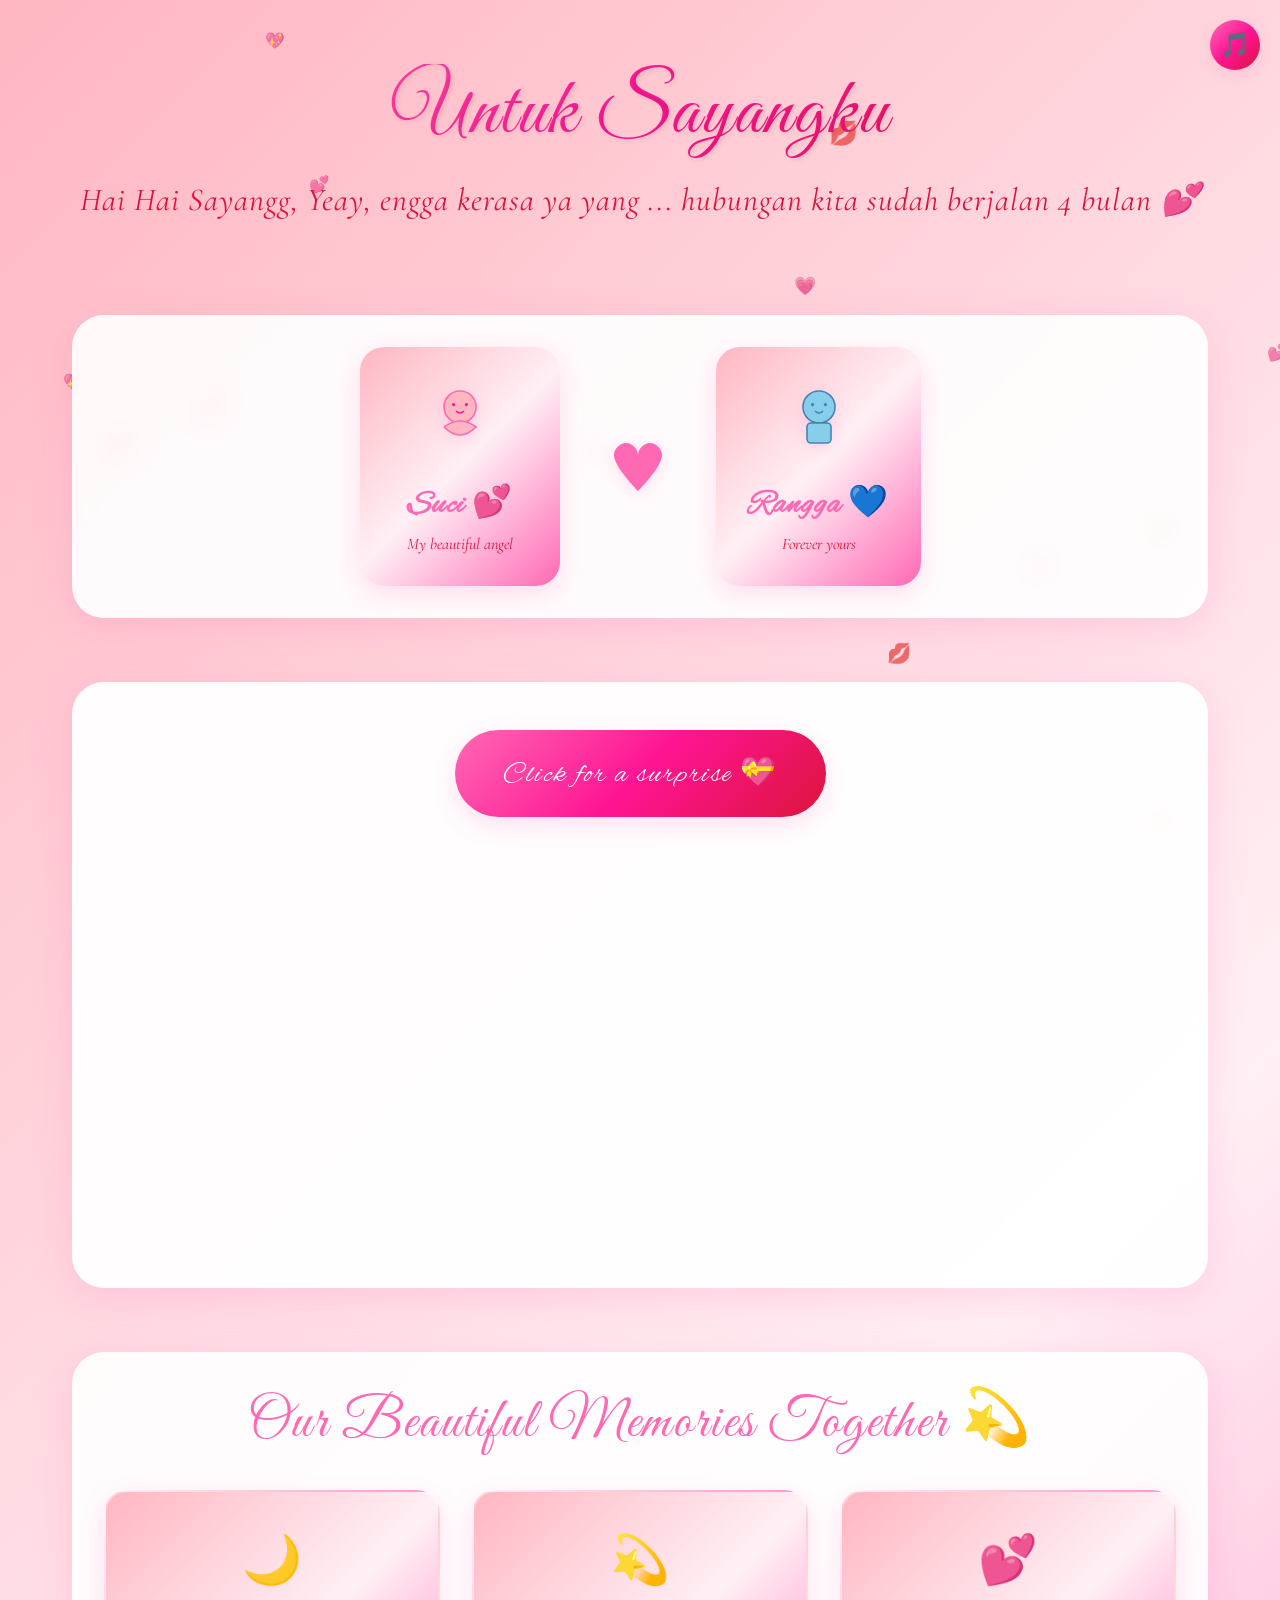
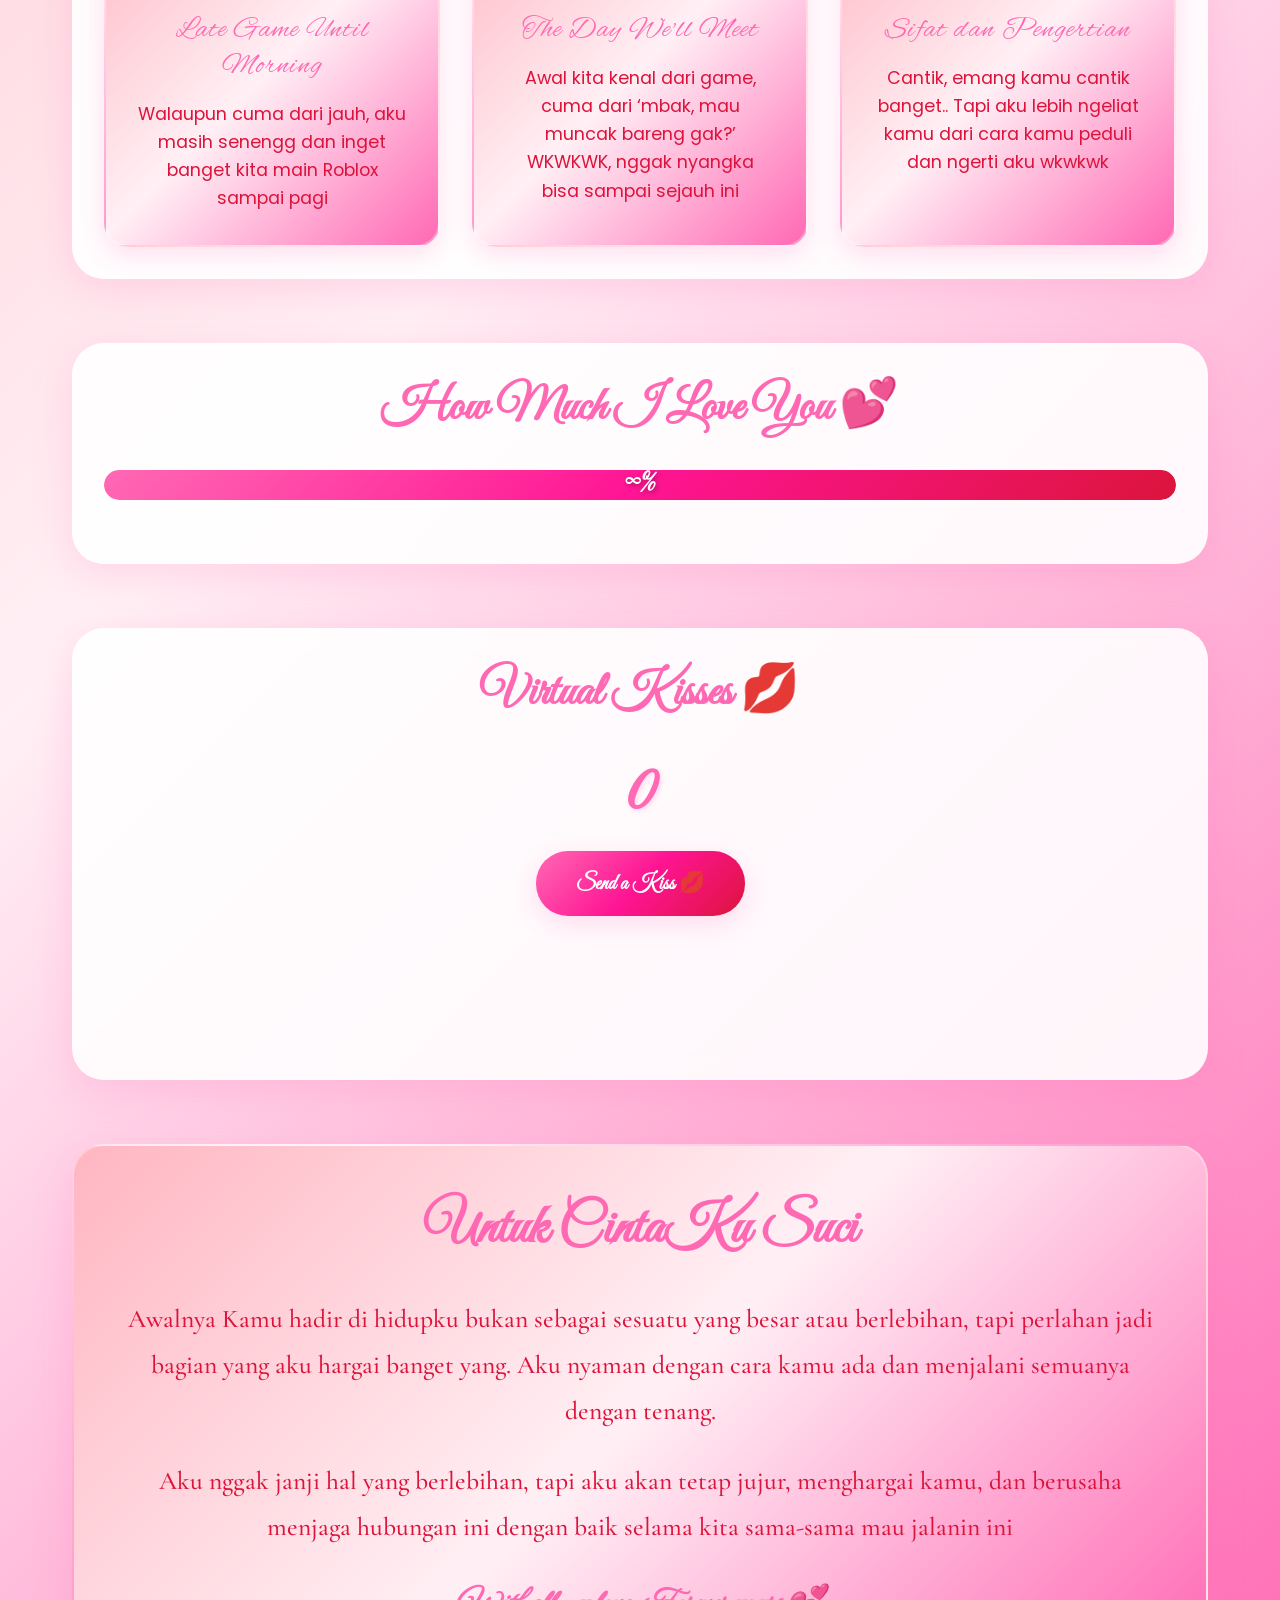
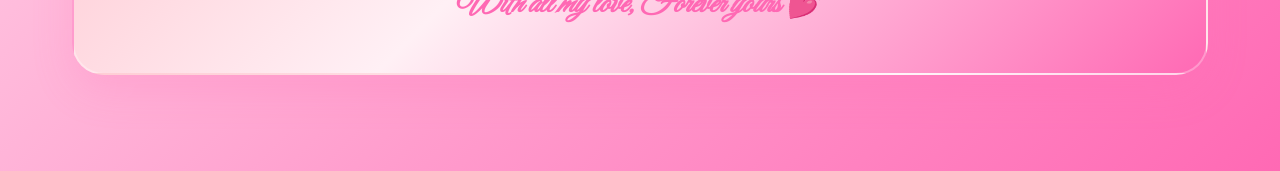
==== keempat/index.html @ e4664e77 "Add files via upload" ====
<!DOCTYPE html>
<html lang="en">
<head>
    <meta charset="UTF-8">
    <meta name="viewport" content="width=device-width, initial-scale=1.0">
    <title>4 Month Anniversary 💕</title>
    <link rel="stylesheet" href="styles.css">
    <script src="config.js"></script>
    <link rel="preconnect" href="https://fonts.googleapis.com">
    <link rel="preconnect" href="https://fonts.gstatic.com" crossorigin>
    <link href="https://fonts.googleapis.com/css2?family=Great+Vibes&family=Alex+Brush&family=Allura&family=Poppins:wght@300;400;500;600;700&family=Cormorant+Garamond:wght@300;400;500;600;700&display=swap" rel="stylesheet">
</head>
<body>
    <!-- Music Control -->
    <div class="music-control">
        <button id="musicToggle" class="music-btn">🎵</button>
        <audio id="bgMusic" loop>
            <source src="https://cdn.pixabay.com/download/audio/2022/01/18/audio_d0c6ff1bab.mp3" type="audio/mp3">
            <source src="https://cdn.pixabay.com/download/audio/2022/03/15/audio_c8c8a73c3a.mp3" type="audio/mp3">
        </audio>
    </div>

    <!-- Floating Hearts Background -->
    <div class="hearts-container"></div>

    <!-- Main Container -->
    <div class="container">
        <!-- Header -->
        <header class="header">
            <h1 class="main-title">Untuk Sayangku</h1>
            <p class="subtitle" id="subtitle">Add your partner's name in config.js ✨</p>
        </header>

        <!-- Character Section -->
        <section class="characters-section">
            <div class="character-container">
                <div class="character" id="partner">
                    <div class="character-avatar">
                        <svg viewBox="0 0 100 100" class="character-svg">
                            <circle cx="50" cy="35" r="20" fill="#FFB6C1" stroke="#FF69B4" stroke-width="2"/>
                            <path d="M30 60 Q50 45 70 60 Q50 80 30 60" fill="#FFB6C1" stroke="#FF69B4" stroke-width="2"/>
                            <circle cx="42" cy="32" r="2" fill="#FF1493"/>
                            <circle cx="58" cy="32" r="2" fill="#FF1493"/>
                            <path d="M45 40 Q50 45 55 40" stroke="#FF1493" stroke-width="2" fill="none"/>
                        </svg>
                    </div>
                    <h3 id="partnerName">Your Love 💕</h3>
                    <p id="partnerDescription">My beautiful angel</p>
                </div>
                
                <div class="love-heart">
                    <svg viewBox="0 0 50 50" class="heart-svg">
                        <path d="M25 45 C25 45, 5 25, 5 15 C5 10, 10 5, 15 5 C20 5, 25 10, 25 15 C25 10, 30 5, 35 5 C40 5, 45 10, 45 15 C45 25, 25 45, 25 45 Z" fill="#FF69B4"/>
                    </svg>
                </div>

                <div class="character" id="you">
                    <div class="character-avatar">
                        <svg viewBox="0 0 100 100" class="character-svg">
                            <circle cx="50" cy="35" r="20" fill="#87CEEB" stroke="#4682B4" stroke-width="2"/>
                            <rect x="35" y="55" width="30" height="25" rx="5" fill="#87CEEB" stroke="#4682B4" stroke-width="2"/>
                            <circle cx="42" cy="32" r="2" fill="#4682B4"/>
                            <circle cx="58" cy="32" r="2" fill="#4682B4"/>
                            <path d="M45 40 Q50 45 55 40" stroke="#4682B4" stroke-width="2" fill="none"/>
                        </svg>
                    </div>
                    <h3 id="yourName">Me 💙</h3>
                    <p id="yourDescription">Forever yours</p>
                </div>
            </div>
        </section>

        <!-- Interactive Love Section -->
        <section class="interaction-section">
            <button id="loveButton" class="love-btn">Click for a surprise 💝</button>
            <div id="loveNote" class="love-note">
                <p id="loveNoteText">Add your love message in config.js 💖</p>
            </div>
        </section>

        <!-- Memory Gallery -->
        <section class="memory-gallery">
            <h2>Our Beautiful Memories Together 💫</h2>
            <div class="memories-grid">
                <div class="memory-card" data-memory="late-night">
                    <div class="memory-icon">🌙</div>
                    <h3>Late Game Until Morning</h3>
                    <p id="memoryLateNight">Those endless conversations that made us forget about time</p>
                </div>
                <div class="memory-card" data-memory="first-meeting">
                    <div class="memory-icon">💫</div>
                    <h3>The Day We'll Meet</h3>
                    <p id="memoryFirstMeeting">I know the day we meet will be magical and unforgettable</p>
                </div>
                <div class="memory-card" data-memory="care">
                    <div class="memory-icon">💕</div>
                    <h3>Sifat dan Pengertian</h3>
                    <p id="memoryCare">Your caring nature, sweet voice, and adorable cuteness</p>
                </div>
            </div>
        </section>

        <!-- Love Meter -->
        <section class="love-meter-section">
            <h2>How Much I Love You 💕</h2>
            <div class="love-meter">
                <div class="meter-fill"></div>
                <span class="love-percentage">∞%</span>
            </div>
        </section>

        <!-- Kiss Counter Game -->
        <section class="game-section">
            <h2>Virtual Kisses 💋</h2>
            <div class="kiss-counter">
                <span id="kissCount">0</span>
                <button id="kissButton" class="kiss-btn">Send a Kiss 💋</button>
            </div>
            <div class="kiss-effects"></div>
        </section>

        <!-- Special Message -->
        <section class="special-message">
            <div class="message-container">
                <h2 id="specialMessageTitle">To My Dearest Love</h2>
                <p id="specialMessage1">You came into my life like a beautiful surprise, and now I can't imagine my world without you. Your smile brightens my darkest days, your laugh is my favorite melody, and your love is the greatest gift I've ever received.</p>
                <p id="specialMessage2">Thank you for being you, for loving me, and for making every day feel like a celebration. I promise to love you, cherish you, and make you smile every single day of our lives together.</p>
                <div class="signature" id="signature">With all my love, Forever yours 💕</div>
            </div>
        </section>
    </div>

    <script src="script.js"></script>
</body>
</html>
---- keempat/styles.css ----
/* CSS Variables for Harshita's Theme */
:root {
    --primary-pink: #FF69B4;
    --secondary-pink: #FFB6C1;
    --accent-pink: #FF1493;
    --soft-pink: #FFF0F5;
    --deep-pink: #DC143C;
    --gold: #FFD700;
    --white: #FFFFFF;
    --light-gray: #F8F9FA;
    --shadow: rgba(255, 105, 180, 0.2);
    
    /* Beautiful Elegant Fonts */
    --font-heading: 'Great Vibes', cursive;
    --font-elegant: 'Cormorant Garamond', serif;
    --font-special: 'Alex Brush', cursive;
    --font-body: 'Poppins', sans-serif;
    --font-nice:'Pacifico', cursive;
    
    /* Gradients */
    --gradient-primary: linear-gradient(135deg, #FF69B4, #FF1493, #DC143C);
    --gradient-soft: linear-gradient(135deg, #FFB6C1, #FFF0F5, #FF69B4);
    --gradient-gold: linear-gradient(135deg, #FFD700, #FFA500);
}

/* Reset and Base Styles */
* {
    margin: 0;
    padding: 0;
    box-sizing: border-box;
}

body {
    font-family: var(--font-body);
    background: var(--gradient-soft);
    min-height: 100vh;
    overflow-x: hidden;
    padding: env(safe-area-inset-top) env(safe-area-inset-right) env(safe-area-inset-bottom) env(safe-area-inset-left);
    position: relative;
}

/* Floating Hearts Background */
.hearts-container {
    position: fixed;
    top: 0;
    left: 0;
    width: 100%;
    height: 100%;
    pointer-events: none;
    z-index: 1;
}

.heart {
    position: absolute;
    color: var(--primary-pink);
    font-size: 20px;
    animation: float 6s infinite ease-in-out;
    opacity: 0.7;
}

@keyframes float {
    0%, 100% { transform: translateY(0px) rotate(0deg); opacity: 0.7; }
    50% { transform: translateY(-20px) rotate(180deg); opacity: 1; }
}

/* Music Control */
.music-control {
    position: fixed;
    top: 20px;
    right: 20px;
    z-index: 1000;
}

.music-btn {
    background: var(--gradient-primary);
    border: none;
    border-radius: 50%;
    width: 50px;
    height: 50px;
    font-size: 1.5rem;
    cursor: pointer;
    box-shadow: 0 4px 15px var(--shadow);
    transition: all 0.3s ease;
    color: white;
}

.music-btn:hover {
    transform: scale(1.1);
    box-shadow: 0 6px 20px var(--shadow);
}

/* Main Container */
.container {
    max-width: 1200px;
    margin: 0 auto;
    padding: 2rem;
    position: relative;
    z-index: 10;
}

/* Header */
.header {
    text-align: center;
    margin-bottom: 3rem;
    padding: 2rem 0;
}

.main-title {
    font-family: var(--font-heading);
    font-size: clamp(3rem, 10vw, 5rem);
    font-weight: 400;
    background: var(--gradient-primary);
    -webkit-background-clip: text;
    -webkit-text-fill-color: transparent;
    background-clip: text;
    margin-bottom: 1rem;
    text-shadow: 2px 2px 4px rgba(0,0,0,0.1);
    animation: glow 2s ease-in-out infinite alternate;
    letter-spacing: 2px;
}

@keyframes glow {
    from { filter: drop-shadow(0 0 10px rgba(255, 105, 180, 0.3)); }
    to { filter: drop-shadow(0 0 20px rgba(255, 105, 180, 0.6)); }
}

.subtitle {
    font-family: var(--font-elegant);
    font-size: clamp(1.4rem, 4vw, 2rem);
    color: var(--deep-pink);
    font-weight: 400;
    font-style: italic;
    letter-spacing: 1px;
}

/* Characters Section */
.characters-section {
    margin: 4rem 0;
    padding: 2rem;
    background: rgba(255, 255, 255, 0.9);
    border-radius: 2rem;
    box-shadow: 0 10px 40px var(--shadow);
    backdrop-filter: blur(10px);
}

.character-container {
    display: flex;
    justify-content: center;
    align-items: center;
    gap: 3rem;
    flex-wrap: wrap;
}

.character {
    text-align: center;
    padding: 2rem;
    background: var(--gradient-soft);
    border-radius: 1.5rem;
    box-shadow: 0 8px 25px var(--shadow);
    transition: all 0.3s ease;
    min-width: 200px;
}

.character:hover {
    transform: translateY(-10px);
    box-shadow: 0 15px 35px var(--shadow);
}

.character-avatar {
    margin-bottom: 1rem;
    animation: bounce 2s infinite;
}

@keyframes bounce {
    0%, 20%, 50%, 80%, 100% { transform: translateY(0); }
    40% { transform: translateY(-10px); }
    60% { transform: translateY(-5px); }
}

.character-svg {
    width: 80px;
    height: 80px;
    filter: drop-shadow(0 4px 8px var(--shadow));
}

.character h3 {
    font-family: var(--font-special);
    font-size: 2rem;
    color: var(--primary-pink);
    margin-bottom: 0.5rem;
    font-weight: 800;
    letter-spacing: 1px;
}

.character p {
    font-family: var(--font-elegant);
    color: var(--deep-pink);
    font-style: italic;
}

.love-heart {
    display: flex;
    align-items: center;
    justify-content: center;
    animation: pulse 2s infinite;
}

@keyframes pulse {
    0% { transform: scale(1); }
    50% { transform: scale(1.1); }
    100% { transform: scale(1); }
}

.heart-svg {
    width: 60px;
    height: 60px;
    filter: drop-shadow(0 4px 8px var(--shadow));
}

/* Interaction Section */
.interaction-section {
    text-align: center;
    margin: 4rem 0;
    padding: 2rem;
    background: rgba(255, 255, 255, 0.95);
    border-radius: 2rem;
    box-shadow: 0 10px 40px var(--shadow);
    backdrop-filter: blur(10px);
}

.love-btn {
    background: var(--gradient-primary);
    color: white;
    border: none;
    padding: 1.5rem 3rem;
    border-radius: 3rem;
    font-size: clamp(1.3rem, 4vw, 1.8rem);
    font-family: var(--font-special);
    font-weight: 400;
    cursor: pointer;
    transition: all 0.3s ease;
    box-shadow: 0 8px 25px var(--shadow);
    margin: 1rem 0;
    letter-spacing: 2px;
}

.love-btn:hover {
    transform: translateY(-5px);
    box-shadow: 0 15px 35px var(--shadow);
}

.love-btn:active {
    transform: translateY(-2px);
}

.love-note {
    background: var(--gradient-soft);
    padding: 3rem;
    border-radius: 2rem;
    box-shadow: 0 15px 40px var(--shadow);
    backdrop-filter: blur(15px);
    max-width: 90%;
    margin: 2rem auto;
    text-align: center;
    opacity: 0;
    transform: translateY(30px);
    transition: all 0.6s ease;
    pointer-events: none;
    position: relative;
    z-index: 10;
    border: 2px solid rgba(255, 255, 255, 0.3);
}

.love-note.visible {
    opacity: 1;
    transform: translateY(0);
    pointer-events: auto;
}

.love-note p {
    font-family: var(--font-nice);
    font-size: clamp(1.3rem, 4vw, 1.8rem);
    color: var(--deep-pink);
    line-height: 1.8;
    margin: 0;
    font-weight: 500;
}

/* Memory Gallery */
.memory-gallery {
    margin: 4rem 0;
    padding: 2rem;
    background: rgba(255, 255, 255, 0.9);
    border-radius: 2rem;
    box-shadow: 0 10px 40px var(--shadow);
    backdrop-filter: blur(10px);
}

.memory-gallery h2 {
    font-family: var(--font-heading);
    font-size: clamp(2.5rem, 6vw, 3.5rem);
    text-align: center;
    color: var(--primary-pink);
    margin-bottom: 2rem;
    font-weight: 400;
    letter-spacing: 2px;
}

.memories-grid {
    display: grid;
    grid-template-columns: repeat(auto-fit, minmax(300px, 1fr));
    gap: 2rem;
    margin-top: 2rem;
}

.memory-card {
    background: var(--gradient-soft);
    padding: 2rem;
    border-radius: 1.5rem;
    text-align: center;
    box-shadow: 0 8px 25px var(--shadow);
    transition: all 0.3s ease;
    cursor: pointer;
    border: 2px solid rgba(255, 255, 255, 0.3);
}

.memory-card:hover {
    transform: translateY(-10px);
    box-shadow: 0 15px 35px var(--shadow);
}

.memory-icon {
    font-size: 3rem;
    margin-bottom: 1rem;
    animation: spin 3s linear infinite;
}

@keyframes spin {
    from { transform: rotate(0deg); }
    to { transform: rotate(360deg); }
}

.memory-card h3 {
    font-family: var(--font-special);
    font-size: 1.8rem;
    color: var(--primary-pink);
    margin-bottom: 1rem;
    font-weight: 400;
    letter-spacing: 1px;
}

.memory-card p {
    font-family: var(--font-body);
    color: var(--deep-pink);
    font-size: 1.1rem;
    line-height: 1.6;
}

/* Love Meter */
.love-meter-section {
    margin: 4rem 0;
    padding: 2rem;
    background: rgba(255, 255, 255, 0.9);
    border-radius: 2rem;
    box-shadow: 0 10px 40px var(--shadow);
    backdrop-filter: blur(10px);
    text-align: center;
}

.love-meter-section h2 {
    font-family: var(--font-heading);
    font-size: clamp(2rem, 6vw, 3rem);
    color: var(--primary-pink);
    margin-bottom: 2rem;
    font-weight: 700;
}

.love-meter {
    position: relative;
    background: rgba(255, 182, 193, 0.3);
    height: 30px;
    border-radius: 15px;
    overflow: hidden;
    box-shadow: inset 0 2px 4px var(--shadow);
    margin: 2rem 0;
}

.meter-fill {
    background: var(--gradient-primary);
    height: 100%;
    width: 100%;
    border-radius: 15px;
    animation: fillAnimation 3s ease-in-out infinite;
}

@keyframes fillAnimation {
    0% { width: 95%; }
    50% { width: 100%; }
    100% { width: 95%; }
}

.love-percentage {
    position: absolute;
    top: 50%;
    left: 50%;
    transform: translate(-50%, -50%);
    font-family: var(--font-heading);
    font-size: 1.5rem;
    font-weight: 700;
    color: white;
    text-shadow: 2px 2px 4px rgba(0,0,0,0.3);
}

/* Game Section */
.game-section {
    margin: 4rem 0;
    padding: 2rem;
    background: rgba(255, 255, 255, 0.9);
    border-radius: 2rem;
    box-shadow: 0 10px 40px var(--shadow);
    backdrop-filter: blur(10px);
    text-align: center;
}

.game-section h2 {
    font-family: var(--font-heading);
    font-size: clamp(2rem, 6vw, 3rem);
    color: var(--primary-pink);
    margin-bottom: 2rem;
    font-weight: 700;
}

.kiss-counter {
    display: flex;
    flex-direction: column;
    align-items: center;
    gap: 1rem;
    margin: 2rem 0;
}

#kissCount {
    font-family: var(--font-heading);
    font-size: 4rem;
    color: var(--primary-pink);
    font-weight: 700;
    text-shadow: 2px 2px 4px var(--shadow);
}

.kiss-btn {
    background: var(--gradient-primary);
    color: white;
    border: none;
    padding: 1.2rem 2.5rem;
    border-radius: 2rem;
    font-size: 1.3rem;
    font-family: var(--font-heading);
    font-weight: 600;
    cursor: pointer;
    transition: all 0.3s ease;
    box-shadow: 0 8px 25px var(--shadow);
}

.kiss-btn:hover {
    transform: scale(1.05);
    box-shadow: 0 12px 30px var(--shadow);
}

.kiss-effects {
    position: relative;
    height: 100px;
    margin-top: 1rem;
}

/* Special Message */
.special-message {
    margin: 4rem 0;
    padding: 3rem;
    background: var(--gradient-soft);
    border-radius: 2rem;
    box-shadow: 0 15px 40px var(--shadow);
    backdrop-filter: blur(15px);
    text-align: center;
    border: 2px solid rgba(255, 255, 255, 0.3);
}

.message-container h2 {
    font-family: var(--font-heading);
    font-size: clamp(2.5rem, 6vw, 3.5rem);
    color: var(--primary-pink);
    margin-bottom: 2rem;
    font-weight: 700;
}

.message-container p {
    font-family: var(--font-elegant);
    font-size: clamp(1.2rem, 4vw, 1.6rem);
    color: var(--deep-pink);
    line-height: 1.8;
    margin-bottom: 1.5rem;
    font-weight: 500;
}

.signature {
    font-family: var(--font-heading);
    font-size: clamp(1.5rem, 4vw, 2rem);
    color: var(--primary-pink);
    font-weight: 700;
    margin-top: 2rem;
    font-style: italic;
}

/* Responsive Design */
@media (max-width: 768px) {
    .container {
        padding: 1rem;
    }
    
    .character-container {
        flex-direction: column;
        gap: 2rem;
    }
    
    .love-heart {
        order: -1;
    }
    
    .memories-grid {
        grid-template-columns: 1fr;
    }
    
    .character {
        min-width: auto;
        width: 100%;
    }
}

@media (max-width: 480px) {
    .main-title {
        font-size: 2.5rem;
    }
    
    .love-note {
        padding: 2rem;
    }
    
    .special-message {
        padding: 2rem;
    }
}

/* iPhone Specific Optimizations */
@supports (-webkit-touch-callout: none) {
    .love-btn, .kiss-btn, .music-btn {
        -webkit-tap-highlight-color: transparent;
        -webkit-touch-callout: none;
        -webkit-user-select: none;
        user-select: none;
    }
    
    .love-btn:active, .kiss-btn:active {
        transform: scale(0.98);
    }
}

/* Dark mode support */
@media (prefers-color-scheme: dark) {
    :root {
        --soft-pink: #2D1B2D;
        --light-gray: #1A1A1A;
    }
    
    body {
        background: linear-gradient(135deg, #2D1B2D, #4A1A4A, #6B1B6B);
    }
    
    .character, .memory-gallery, .love-meter-section, .game-section {
        background: rgba(0, 0, 0, 0.3);
    }
    
    .interaction-section, .special-message {
        background: rgba(0, 0, 0, 0.2);
    }
}

/* Performance Optimizations */
.character, .memory-card, .love-note {
    will-change: transform;
}

.love-btn, .kiss-btn, .music-btn {
    will-change: transform, box-shadow;
}

/* Smooth scrolling */
html {
    scroll-behavior: smooth;
}

/* Custom scrollbar */
::-webkit-scrollbar {
    width: 8px;
}

::-webkit-scrollbar-track {
    background: var(--soft-pink);
}

::-webkit-scrollbar-thumb {
    background: var(--primary-pink);
    border-radius: 4px;
}

::-webkit-scrollbar-thumb:hover {
    background: var(--deep-pink);
}
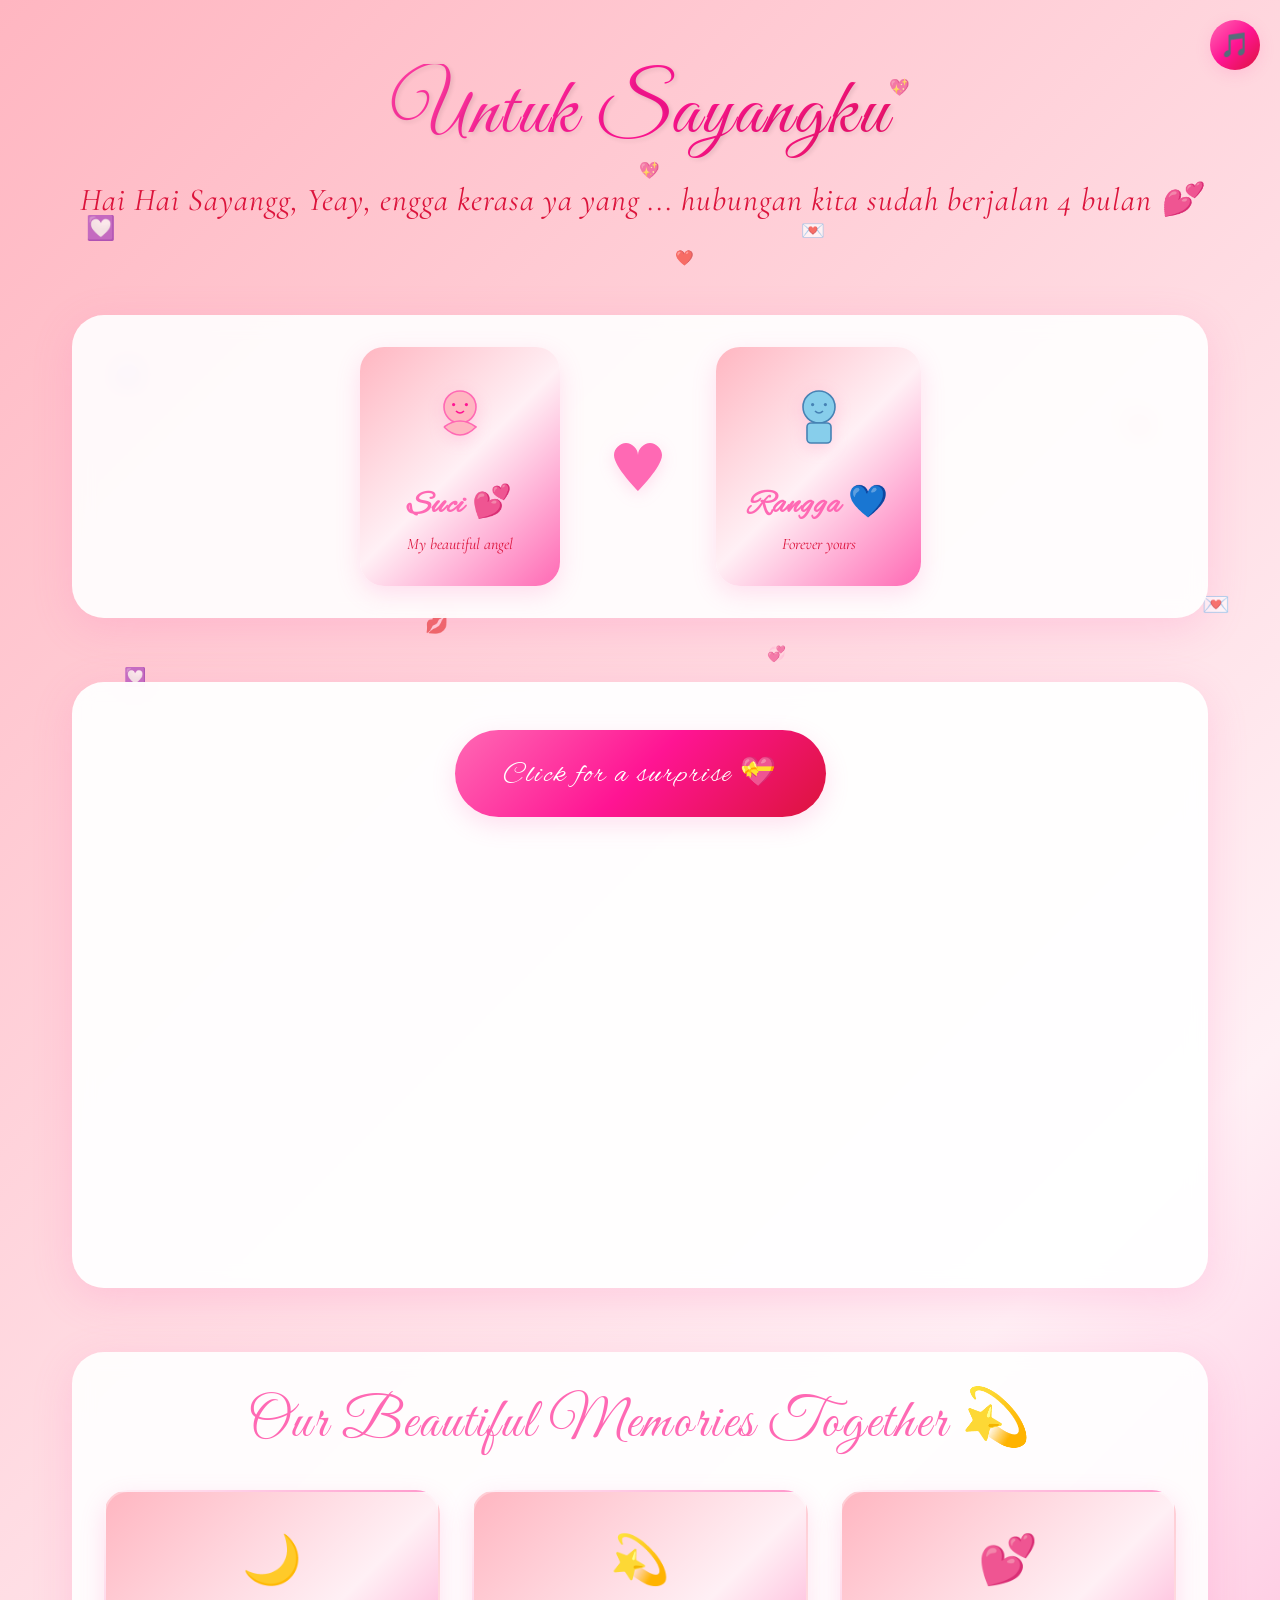
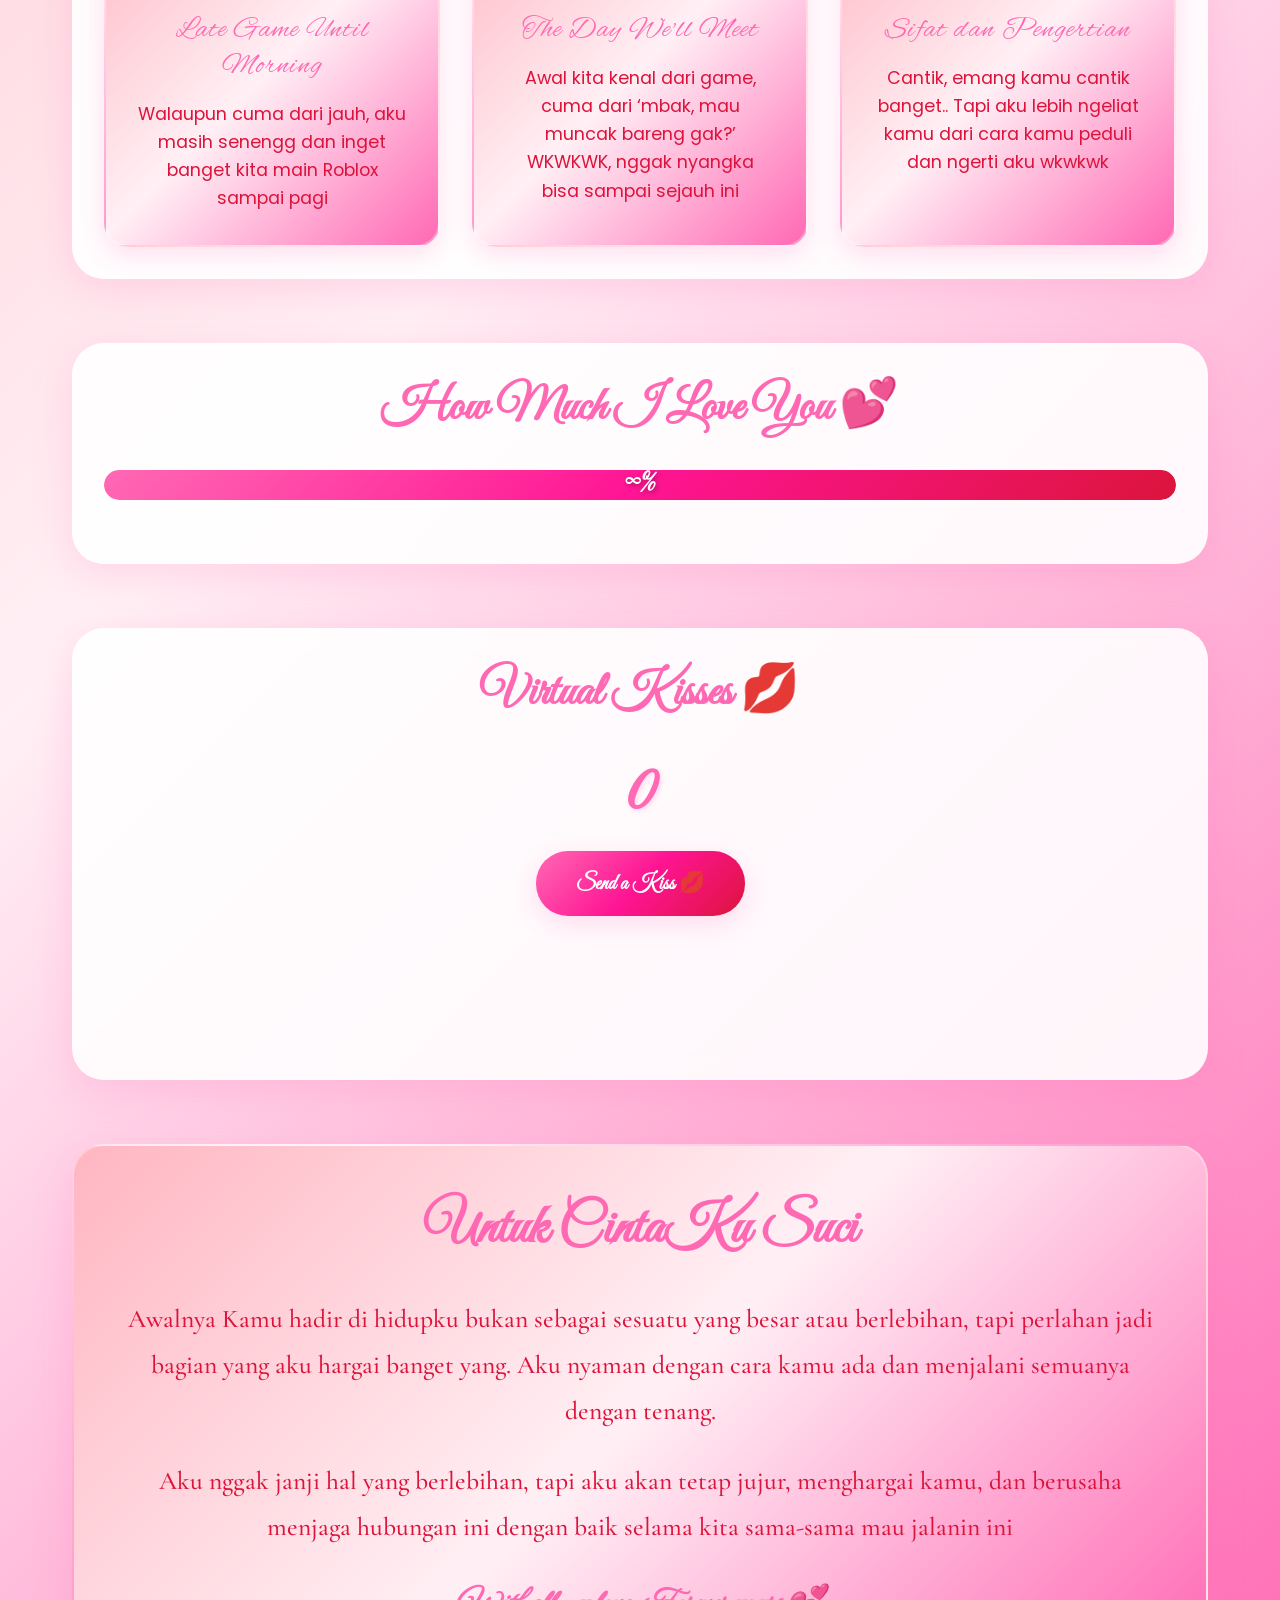
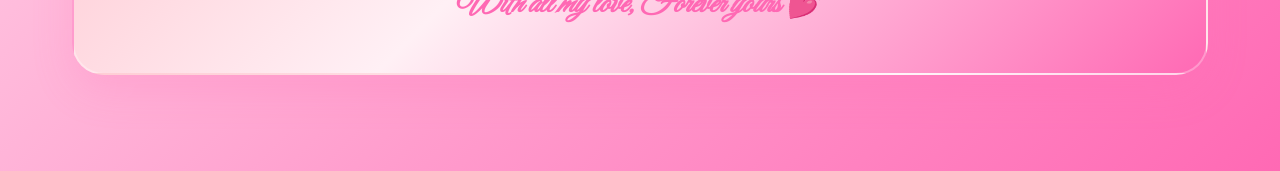
==== commit afff030b: "Update index.html" ====
--- a/keempat/index.html
+++ b/keempat/index.html
@@ -15,8 +15,7 @@
     <div class="music-control">
         <button id="musicToggle" class="music-btn">🎵</button>
         <audio id="bgMusic" loop>
-            <source src="https://cdn.pixabay.com/download/audio/2022/01/18/audio_d0c6ff1bab.mp3" type="audio/mp3">
-            <source src="https://cdn.pixabay.com/download/audio/2022/03/15/audio_c8c8a73c3a.mp3" type="audio/mp3">
+            <source src="./risk-it-all-bruno-mars.mp3" type="audio/mp3">
         </audio>
     </div>
 
@@ -132,4 +131,4 @@
 
     <script src="script.js"></script>
 </body>
-</html>+</html>
